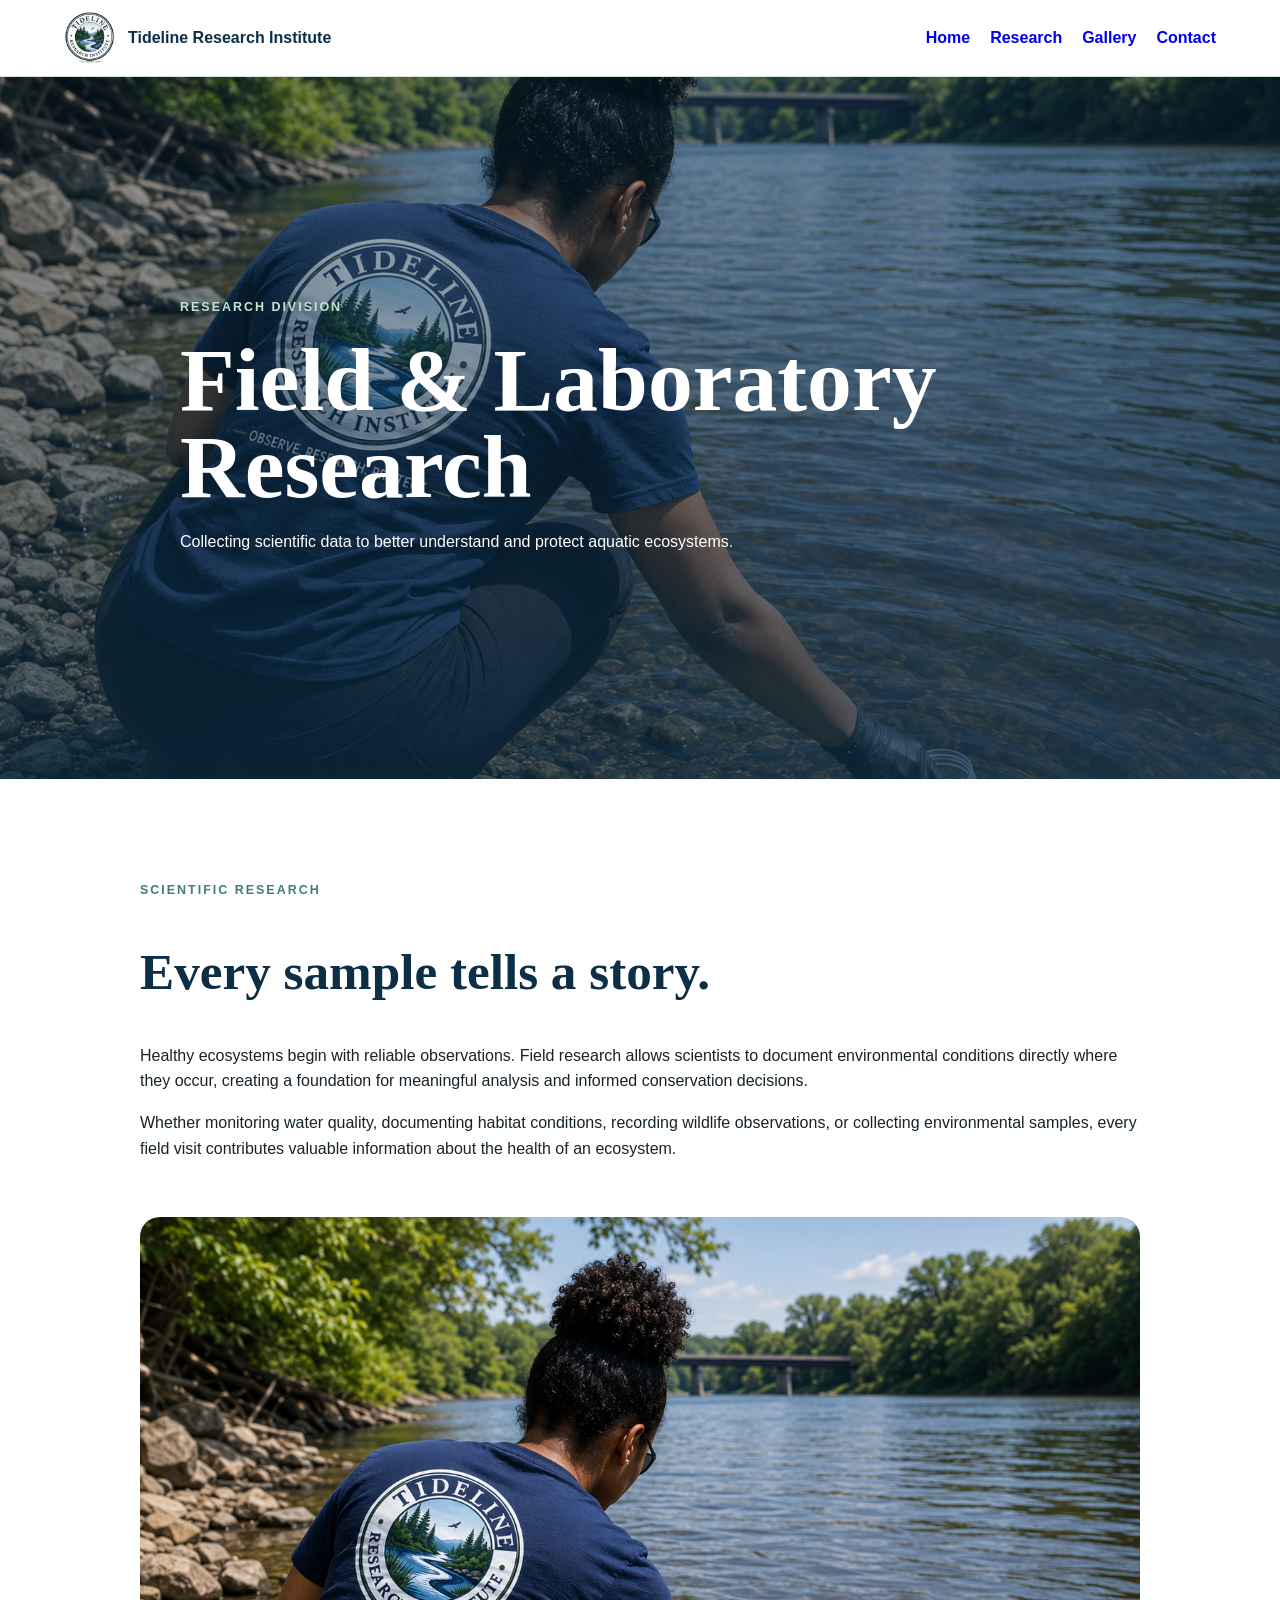
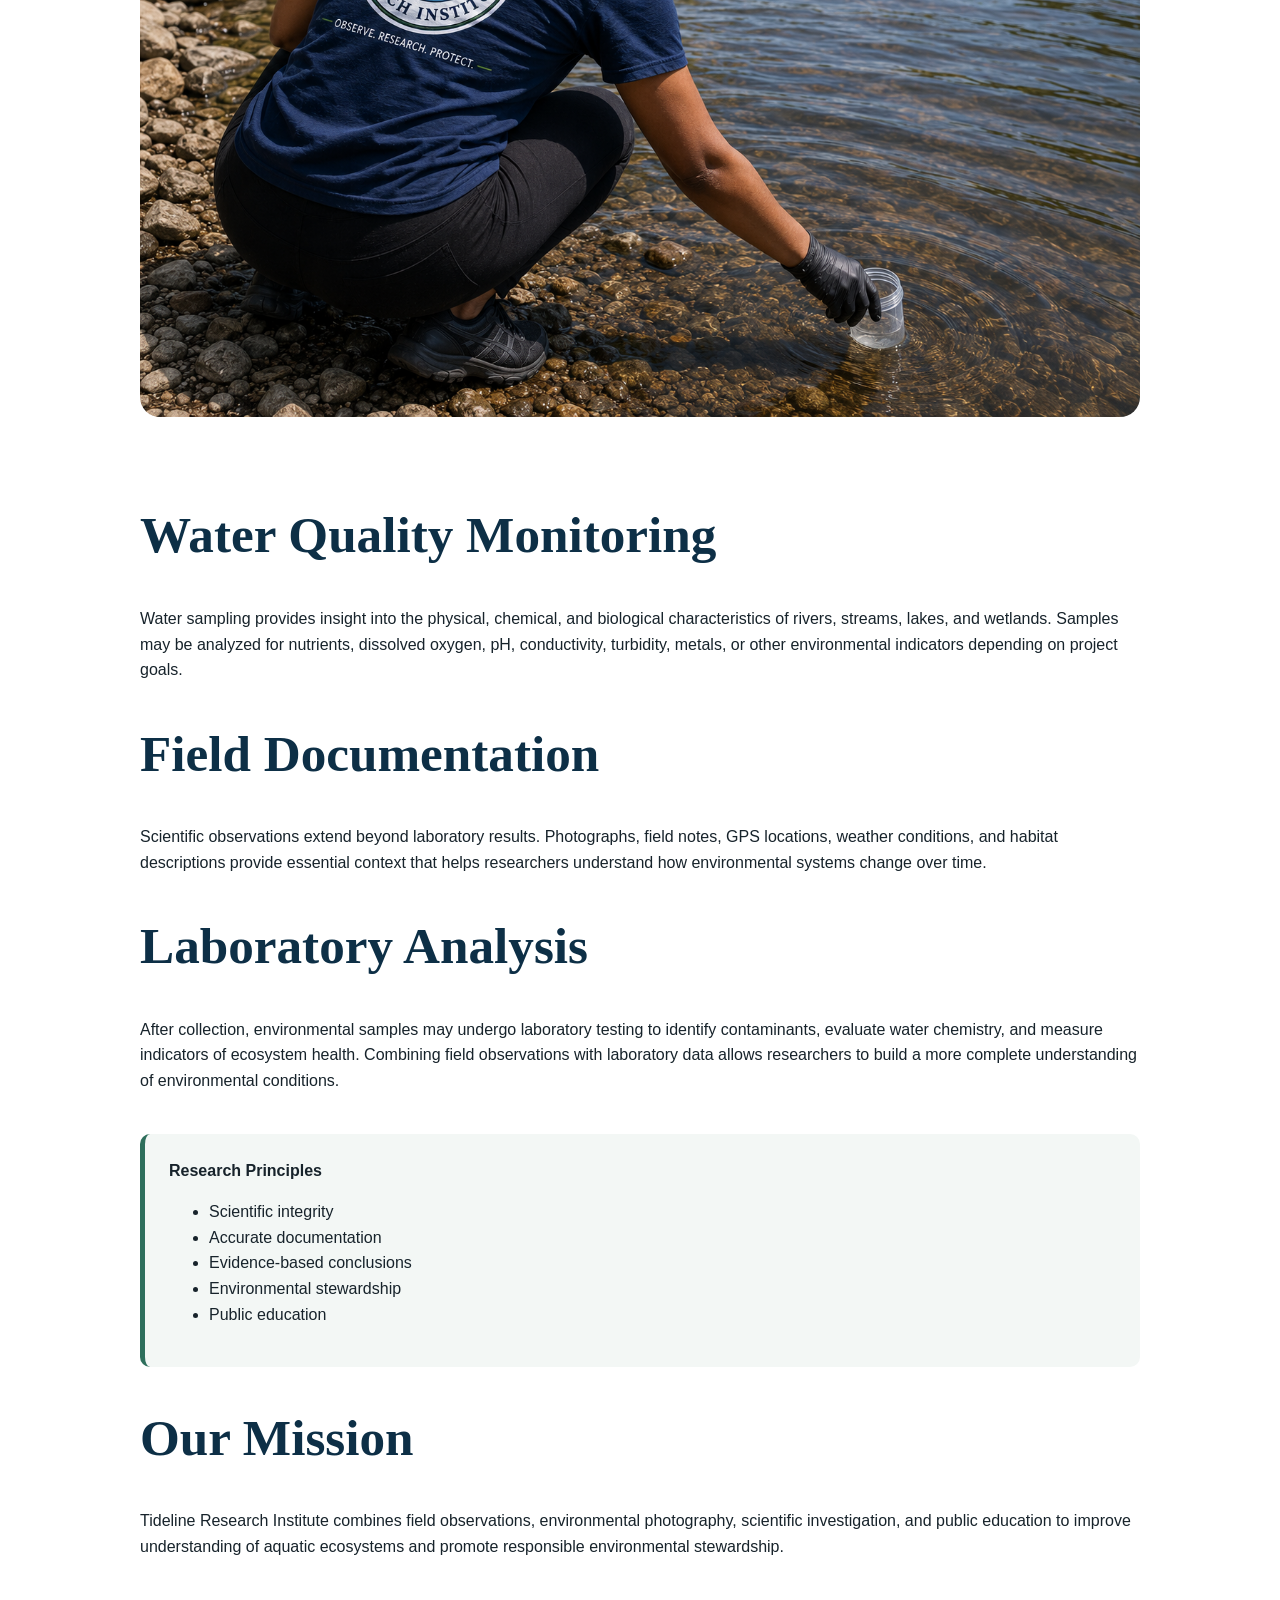
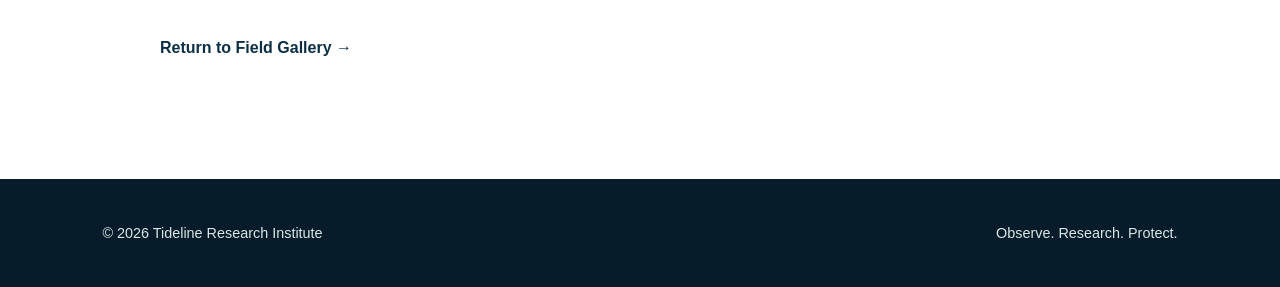
==== fieldresearch.html @ 513c09db "Create fieldresearch.html" ====
<!DOCTYPE html>
<html lang="en">
<head>

<meta charset="UTF-8">
<meta name="viewport" content="width=device-width, initial-scale=1.0">

<title>Field & Laboratory Research | Tideline Research Institute</title>

<meta name="description" content="Scientific field methods and laboratory research conducted by Tideline Research Institute.">

<link rel="stylesheet" href="styles.css">

</head>

<body>

<header>

<a class="brand" href="index.html">
<img src="logo.png" alt="Tideline Research Institute">
<span>Tideline Research Institute</span>
</a>

<nav>

<a href="index.html">Home</a>
<a href="index.html#research">Research</a>
<a href="index.html#gallery">Gallery</a>
<a href="index.html#contact">Contact</a>

</nav>

</header>

<section class="hero" style="
background:
linear-gradient(rgba(13,47,70,.35),rgba(13,47,70,.70)),
url('22906DB4-4F8C-4349-9549-8721A0DA4881.png');
background-size:cover;
background-position:center;
">

<div>

<p class="eyebrow">Research Division</p>

<h1>Field & Laboratory Research</h1>

<p>
Collecting scientific data to better understand and protect aquatic ecosystems.
</p>

</div>

</section>

<section class="section">

<div style="max-width:1000px;margin:auto;">

<p class="eyebrow">Scientific Research</p>

<h2>Every sample tells a story.</h2>

<p>
Healthy ecosystems begin with reliable observations. Field research allows scientists to document environmental conditions directly where they occur, creating a foundation for meaningful analysis and informed conservation decisions.
</p>

<p>
Whether monitoring water quality, documenting habitat conditions, recording wildlife observations, or collecting environmental samples, every field visit contributes valuable information about the health of an ecosystem.
</p>

<img
src="22906DB4-4F8C-4349-9549-8721A0DA4881.png"
style="width:100%;border-radius:20px;margin:40px 0;"
alt="Environmental researcher collecting a water sample">

<h2>Water Quality Monitoring</h2>

<p>
Water sampling provides insight into the physical, chemical, and biological characteristics of rivers, streams, lakes, and wetlands. Samples may be analyzed for nutrients, dissolved oxygen, pH, conductivity, turbidity, metals, or other environmental indicators depending on project goals.
</p>

<h2>Field Documentation</h2>

<p>
Scientific observations extend beyond laboratory results. Photographs, field notes, GPS locations, weather conditions, and habitat descriptions provide essential context that helps researchers understand how environmental systems change over time.
</p>

<h2>Laboratory Analysis</h2>

<p>
After collection, environmental samples may undergo laboratory testing to identify contaminants, evaluate water chemistry, and measure indicators of ecosystem health. Combining field observations with laboratory data allows researchers to build a more complete understanding of environmental conditions.
</p>

<div style="
background:#f3f7f5;
padding:24px;
border-left:5px solid #2e6f5c;
border-radius:10px;
margin:40px 0;
">

<strong>Research Principles</strong>

<ul>

<li>Scientific integrity</li>

<li>Accurate documentation</li>

<li>Evidence-based conclusions</li>

<li>Environmental stewardship</li>

<li>Public education</li>

</ul>

</div>

<h2>Our Mission</h2>

<p>
Tideline Research Institute combines field observations, environmental photography, scientific investigation, and public education to improve understanding of aquatic ecosystems and promote responsible environmental stewardship.
</p>

<p style="margin-top:40px;">

<a class="btn" href="index.html#gallery">

Return to Field Gallery →

</a>

</p>

</div>

</section>

<footer>

<p>© 2026 Tideline Research Institute</p>

<p>Observe. Research. Protect.</p>

</footer>

</body>

</html>
---- styles.css ----
:root{--navy:#0d2f46;--green:#245b49;--teal:#3d7f7a;--cream:#f4f2e9;--white:#fff;--ink:#17232b;--line:#d9e1df}
*{box-sizing:border-box}html{scroll-behavior:smooth}body{margin:0;font-family:Arial,Helvetica,sans-serif;color:var(--ink);line-height:1.6}
header{position:sticky;top:0;z-index:10;display:flex;align-items:center;justify-content:space-between;padding:12px 5vw;background:#fffffff2;border-bottom:1px solid var(--line);backdrop-filter:blur(10px)}
.brand{display:flex;align-items:center;gap:12px;text-decoration:none;font-weight:700;color:var(--navy)}.brand img{width:52px;height:52px;border-radius:50%;object-fit:cover}
nav{display:flex;gap:20px}nav a{text-decoration:none;font-weight:600}#menu{display:none}
.hero{min-height:78vh;display:grid;place-items:center;padding:80px 8vw;color:#fff;background:
    linear-gradient(rgba(13,47,70,.55), rgba(36,91,73,.45)),
    url("IMG_0196.jpeg");
background-size: cover;
background-position: center;
background-repeat: no-repeat;}
.hero>div{max-width:920px}.eyebrow{text-transform:uppercase;letter-spacing:.16em;font-size:.78rem;font-weight:700;color:var(--teal)}.hero .eyebrow{color:#bfe5d4}
h1,h2{font-family:Georgia,'Times New Roman',serif;color:var(--navy)}h1{font-size:clamp(2.8rem,7vw,6rem);line-height:.98;color:#fff;margin:.2em 0}h2{font-size:clamp(2rem,4vw,3.6rem);line-height:1.1}
.btn{display:inline-block;margin-top:22px;padding:13px 20px;border-radius:999px;background:#fff;color:var(--navy);text-decoration:none;font-weight:700}
.section{padding:90px 8vw}.alt{background:var(--cream)}.grid{display:grid;grid-template-columns:repeat(4,1fr);gap:18px}.grid.three{grid-template-columns:repeat(3,1fr)}
article,.panel{padding:25px;background:#fff;border:1px solid var(--line);border-radius:18px;box-shadow:0 18px 45px #0d2f461f}
.gallery{display:grid;grid-template-columns:repeat(3,1fr);gap:18px}.gallery div{min-height:250px;display:grid;place-items:end start;padding:24px;color:#fff;font-weight:700;border-radius:18px;background:linear-gradient(145deg,var(--navy),var(--teal))}
.contact{display:grid;grid-template-columns:1.2fr .8fr;gap:40px;background:var(--navy);color:#fff}.contact h2{color:#fff}.panel{color:var(--ink)}
footer{display:flex;justify-content:space-between;gap:20px;padding:28px 8vw;background:#071c2a;color:#dbe7e7;font-size:.9rem}
@media(max-width:900px){#menu{display:block}nav{display:none;position:absolute;top:77px;left:0;right:0;padding:20px;background:#fff;flex-direction:column}nav.open{display:flex}.grid,.grid.three,.gallery,.contact{grid-template-columns:1fr 1fr}}
@media(max-width:600px){.grid,.grid.three,.gallery,.contact{grid-template-columns:1fr}footer{flex-direction:column}.brand span{max-width:190px;line-height:1.1}}
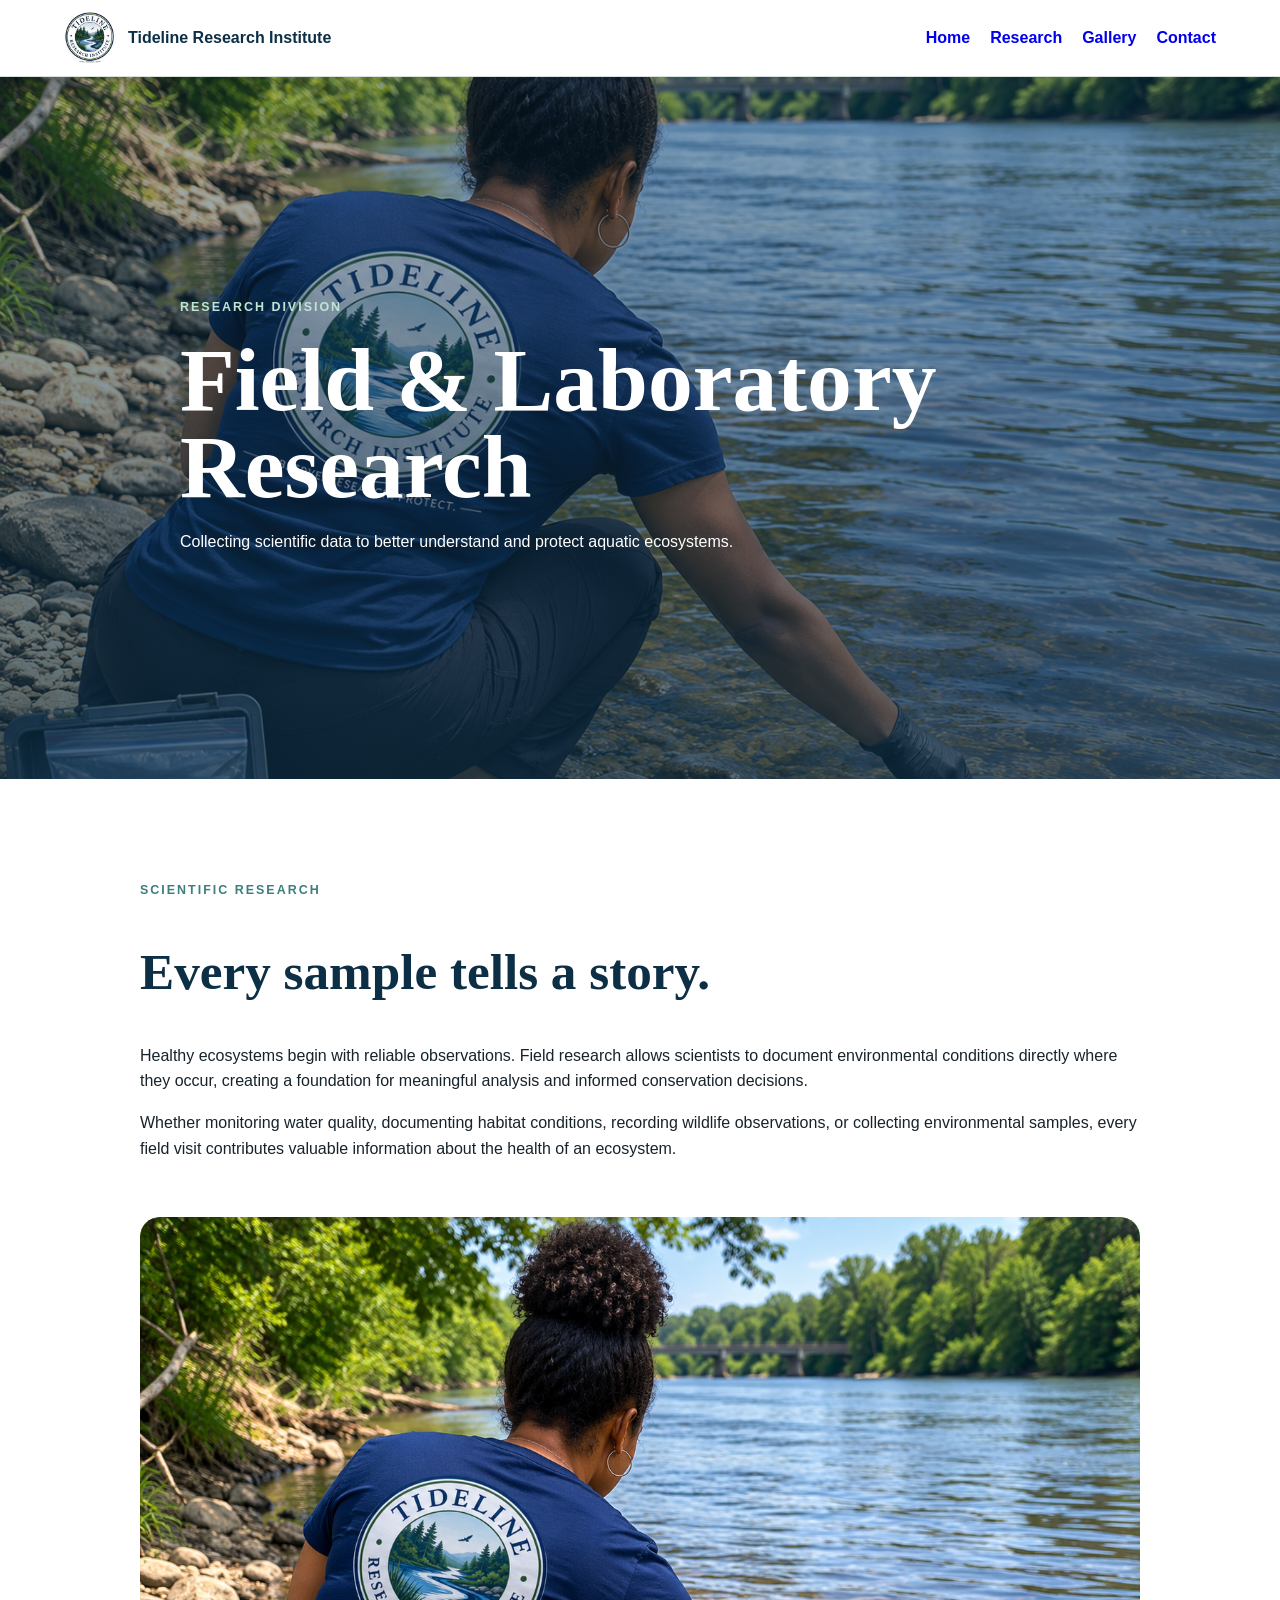
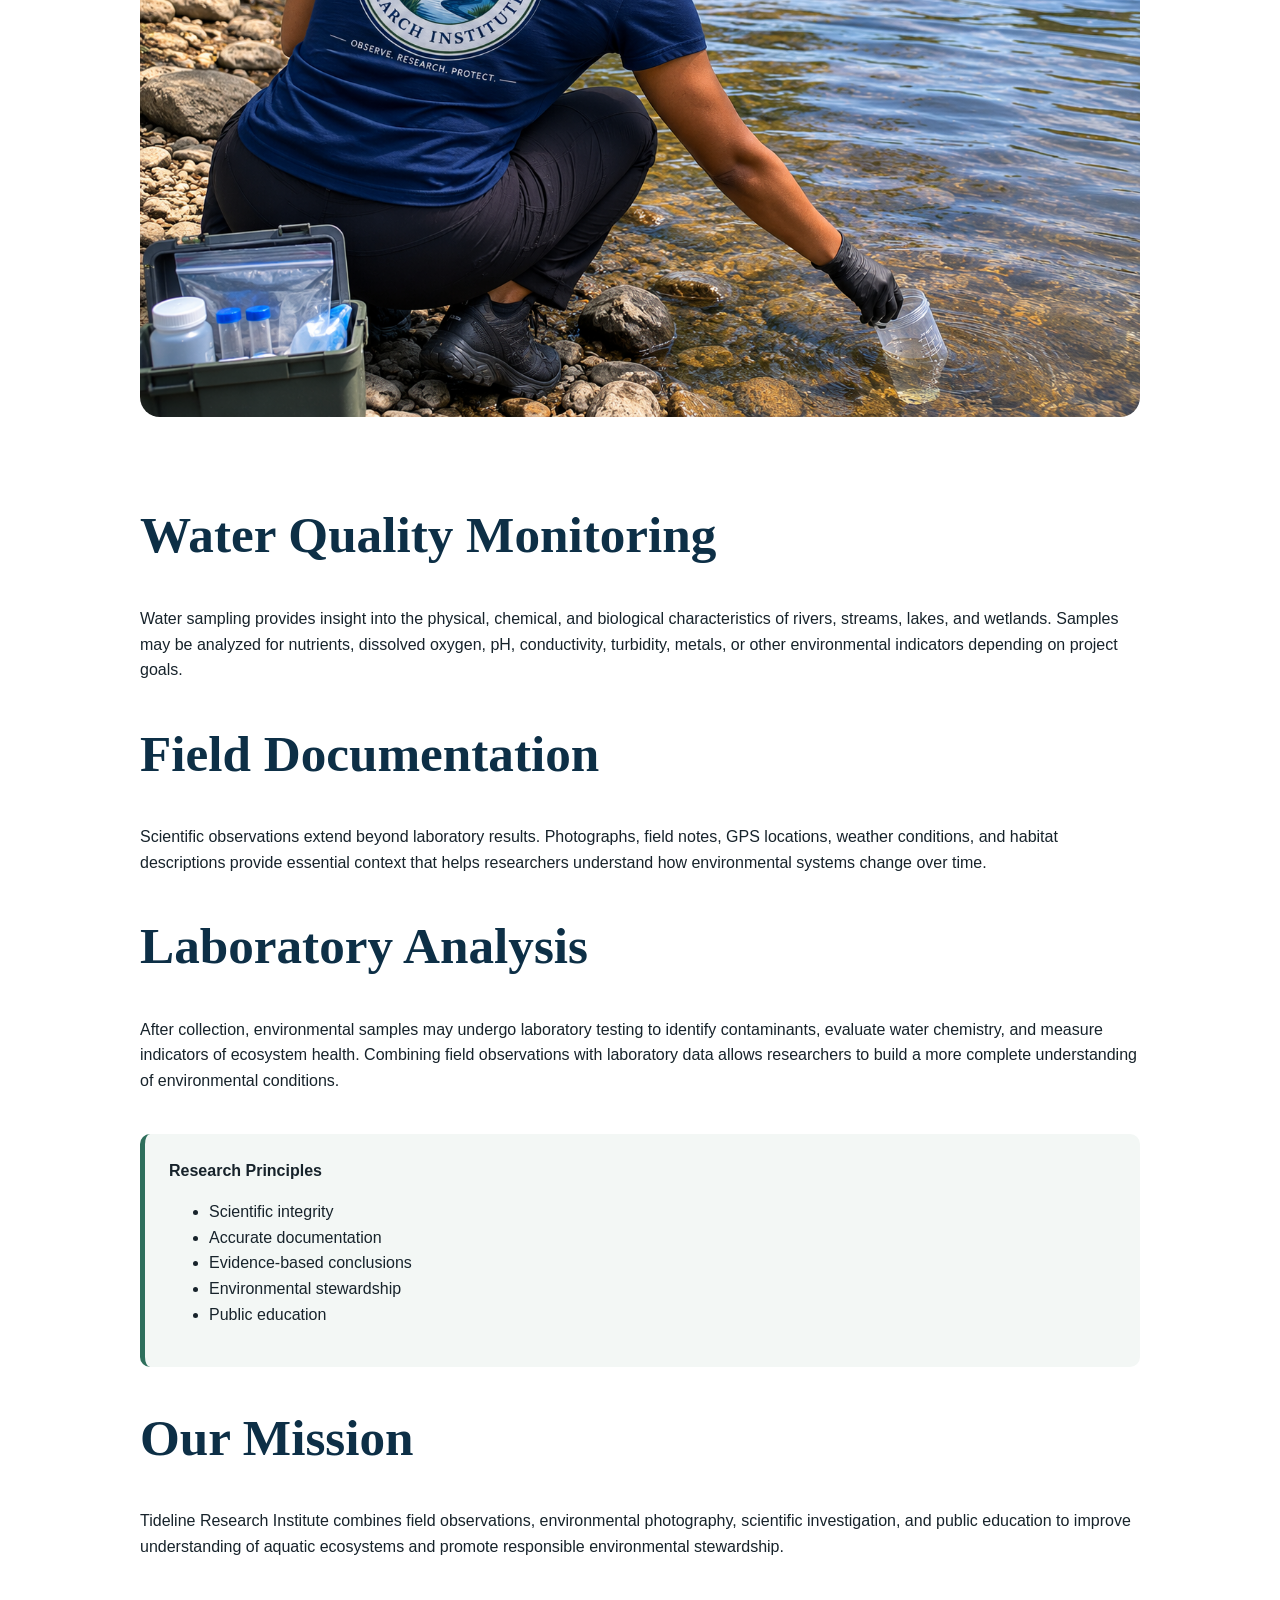
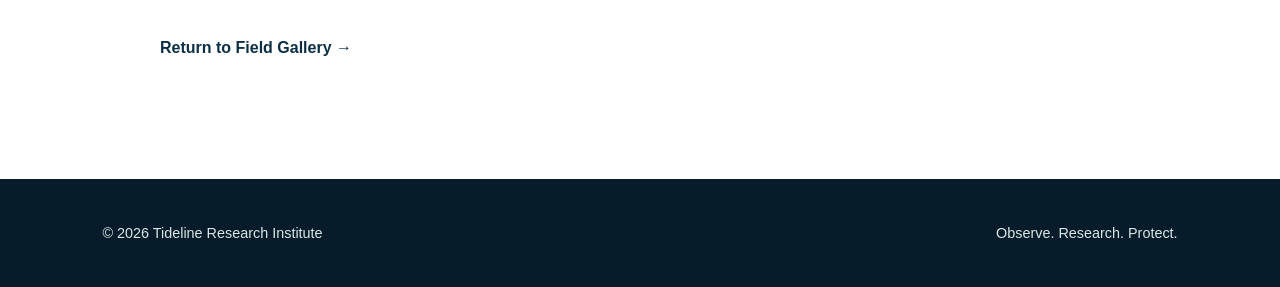
==== commit b5b9429f: "Update fieldresearch.html update photos" ====
--- a/fieldresearch.html
+++ b/fieldresearch.html
@@ -36,7 +36,7 @@
 <section class="hero" style="
 background:
 linear-gradient(rgba(13,47,70,.35),rgba(13,47,70,.70)),
-url('22906DB4-4F8C-4349-9549-8721A0DA4881.png');
+url('8D7BD7A1-A616-4B25-BB4C-F1011125D2D3.png');
 background-size:cover;
 background-position:center;
 ">
@@ -72,7 +72,7 @@
 </p>
 
 <img
-src="22906DB4-4F8C-4349-9549-8721A0DA4881.png"
+src="8D7BD7A1-A616-4B25-BB4C-F1011125D2D3.png"
 style="width:100%;border-radius:20px;margin:40px 0;"
 alt="Environmental researcher collecting a water sample">
 
